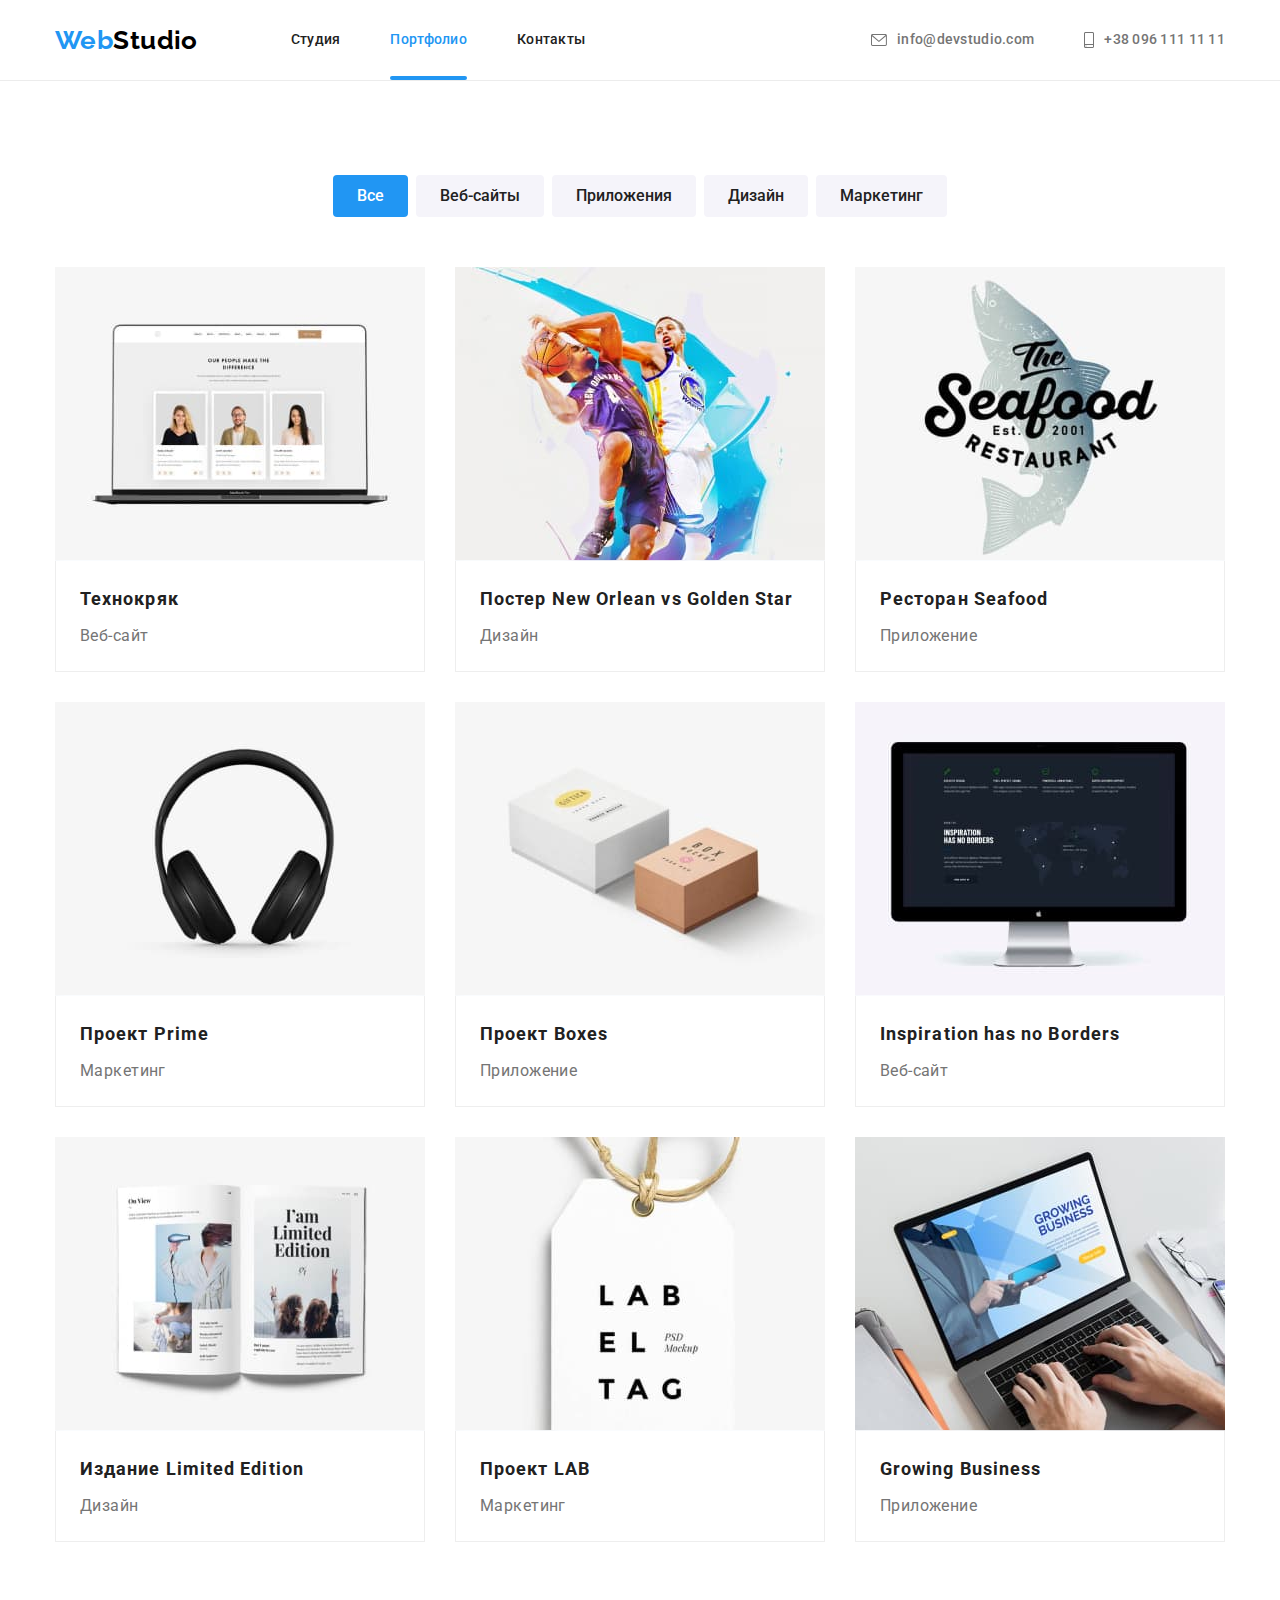
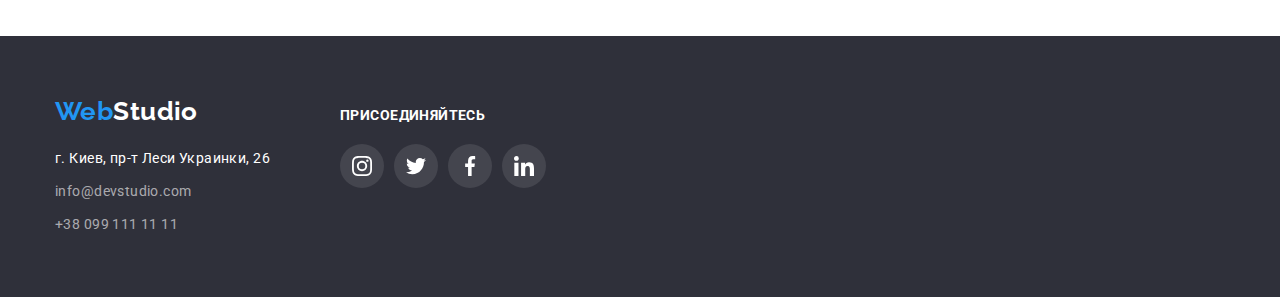
==== portfolio.html @ 48d64c73 "Initial commit" ====
<!DOCTYPE html>
<html lang="ru">
  <head>
    <meta charset="UTF-8" />
    <meta http-equiv="X-UA-Compatible" content="IE=edge" />
    <meta name="viewport" content="width=device-width, initial-scale=1.0" />
    <title>goit-markup-hw-01</title>
    <link rel="preconnect" href="https://fonts.googleapis.com" />
    <link rel="preconnect" href="https://fonts.gstatic.com" crossorigin />

    <!-- Fonts -->
    <link
      href="https://fonts.googleapis.com/css2?family=Raleway:wght@700&family=Roboto:wght@400;500;700&display=swap"
      rel="stylesheet"
    />

    <!-- Modern normalize styles -->
    <link
      rel="stylesheet"
      href="https://cdnjs.cloudflare.com/ajax/libs/modern-normalize/1.1.0/modern-normalize.min.css"
    />

    <!-- Custom styles -->
    <link rel="stylesheet" href="./css/styles.css" />
  </head>

  <body>
    <!--Section Header  -->

    <header class="header">
      <div class="container header-container">
        <nav class="header-nav">
          <a class="logo-header link" lang="en" href="./index.html"
            ><span class="logo-header-accent">Web</span>Studio</a
          >
          <ul class="header-pages-list list">
            <li class="header-list-item">
              <a class="header-link link" href="./index.html">Студия </a>
            </li>
            <li class="header-list-item">
              <a class="header-link current-link link" href="./portfolio.html"
                >Портфолио</a
              >
            </li>
            <li class="header-list-item">
              <a class="header-link link" href="">Контакты</a>
            </li>
          </ul>
        </nav>
        <ul class="header-contacts-list list">
          <li class="header-contacts-item">
            <a
              class="header-contacts-link link"
              href="mailto:info@devstudio.com"
            >
              <svg class="header-contacts-icon" width="16" height="12">
                <use href="./images/icons.svg#icon-envelope"></use>
              </svg>
              <span>info@devstudio.com</span>
            </a>
          </li>
          <li class="header-contacts-item">
            <a class="header-contacts-link link" href="tel:+380961111111">
              <svg class="header-contacts-icon" width="10" height="16">
                <use href="./images/icons.svg#icon-smartphone"></use>
              </svg>
              <span>+38 096 111 11 11</span>
            </a>
          </li>
        </ul>
      </div>
    </header>

    <!-- Section Unique  content -->

    <main>
      <!-- Examples of works -->

      <section class="section works-examples">
        <div class="container">
          <h1 class="visually-hidden">Примеры работ</h1>
          <ul class="list button-list">
            <li class="button-item">
              <button class="btn-wrk-exmpl active-btn" type="button">
                Все
              </button>
            </li>
            <li class="button-item">
              <button class="btn-wrk-exmpl" type="button">Веб-сайты</button>
            </li>
            <li class="button-item">
              <button class="btn-wrk-exmpl" type="button">Приложения</button>
            </li>
            <li class="button-item">
              <button class="btn-wrk-exmpl" type="button">Дизайн</button>
            </li>
            <li class="button-item">
              <button class="btn-wrk-exmpl" type="button">Маркетинг</button>
            </li>
          </ul>
          <ul class="list card-set works-examples-list">
            <li class="container-wrk-exmpl card-set-item">
              <a
                class="work-exmpl-link link"
                href=""
                target="_blank"
                rel="noopener noreferrer"
                aria-label="пример веб-сайта"
              >
                <div class="thumb-work-exmpl">
                  <img
                    src="./images/projects/project-1.jpg"
                    alt="Проект 1"
                    width="370"
                    height="294"
                  />
                  <div class="portfolio-overlay">
                    <p class="portfolio-desc">
                      Ресурс предлагает комплексные предложения с разным уровнем
                      функционала и сервисов. Все это позволит посетителю
                      получить исчерпывающие сведения о компании или частном
                      лице.
                    </p>
                  </div>
                </div>

                <div class="examples-text">
                  <h2 class="title-wrk-exmpl">Технокряк</h2>
                  <p class="desc-wrk-exmpl">Веб-сайт</p>
                </div>
              </a>
            </li>
            <li class="container-wrk-exmpl card-set-item">
              <a
                class="work-exmpl-link link"
                href=""
                target="_blank"
                rel="noopener noreferrer"
                aria-label="пример дизайна"
              >
                <div class="thumb-work-exmpl">
                  <img
                    src="./images/projects/project-2.jpg"
                    alt="Проект 2"
                    width="370"
                    height="294"
                  />
                  <div class="portfolio-overlay">
                    <p class="portfolio-desc">
                      Ресурс предлагает комплексные предложения с разным уровнем
                      функционала и сервисов. Все это позволит посетителю
                      получить исчерпывающие сведения о компании или частном
                      лице.
                    </p>
                  </div>
                </div>
                <div class="examples-text">
                  <h2 class="title-wrk-exmpl">
                    Постер <span lang="en">New Orlean vs Golden Star</span>
                  </h2>
                  <p class="desc-wrk-exmpl">Дизайн</p>
                </div>
              </a>
            </li>
            <li class="container-wrk-exmpl card-set-item">
              <a
                class="work-exmpl-link link"
                href=""
                target="_blank"
                rel="noopener noreferrer"
                aria-label="пример приложения"
              >
                <div class="thumb-work-exmpl">
                  <img
                    src="./images/projects/project-3.jpg"
                    alt="Проект 3"
                    width="370"
                    height="294"
                  />
                  <div class="portfolio-overlay">
                    <p class="portfolio-desc">
                      Ресурс предлагает комплексные предложения с разным уровнем
                      функционала и сервисов. Все это позволит посетителю
                      получить исчерпывающие сведения о компании или частном
                      лице.
                    </p>
                  </div>
                </div>
                <div class="examples-text">
                  <h2 class="title-wrk-exmpl">
                    Ресторан <span lang="en">Seafood</span>
                  </h2>
                  <p class="desc-wrk-exmpl">Приложение</p>
                </div>
              </a>
            </li>
            <li class="container-wrk-exmpl card-set-item">
              <a
                class="work-exmpl-link link"
                href=""
                target="_blank"
                rel="noopener noreferrer"
                aria-label="пример маркетинга"
              >
                <div class="thumb-work-exmpl">
                  <img
                    src="./images/projects/project-4.jpg"
                    alt="Проект 4"
                    width="370"
                    height="294"
                  />
                  <div class="portfolio-overlay">
                    <p class="portfolio-desc">
                      Ресурс предлагает комплексные предложения с разным уровнем
                      функционала и сервисов. Все это позволит посетителю
                      получить исчерпывающие сведения о компании или частном
                      лице.
                    </p>
                  </div>
                </div>

                <div class="examples-text">
                  <h2 class="title-wrk-exmpl">
                    Проект <span lang="en">Prime</span>
                  </h2>
                  <p class="desc-wrk-exmpl">Маркетинг</p>
                </div>
              </a>
            </li>
            <li class="container-wrk-exmpl card-set-item">
              <a
                class="work-exmpl-link link"
                href=""
                target="_blank"
                rel="noopener noreferrer"
                aria-label="пример приложения"
              >
                <div class="thumb-work-exmpl">
                  <img
                    src="./images/projects/project-5.jpg"
                    alt="Проект 5"
                    width="370"
                    height="294"
                  />
                  <div class="portfolio-overlay">
                    <p class="portfolio-desc">
                      Ресурс предлагает комплексные предложения с разным уровнем
                      функционала и сервисов. Все это позволит посетителю
                      получить исчерпывающие сведения о компании или частном
                      лице.
                    </p>
                  </div>
                </div>

                <div class="examples-text">
                  <h2 class="title-wrk-exmpl">
                    Проект <span lang="en">Boxes</span>
                  </h2>
                  <p class="desc-wrk-exmpl">Приложение</p>
                </div>
              </a>
            </li>
            <li class="container-wrk-exmpl card-set-item">
              <a
                class="work-exmpl-link link"
                href=""
                target="_blank"
                rel="noopener noreferrer"
                aria-label="пример веб-сайта"
              >
                <div class="thumb-work-exmpl">
                  <img
                    src="./images/projects/project-6.jpg"
                    alt="Проект 6 "
                    width="370"
                    height="294"
                  />
                  <div class="portfolio-overlay">
                    <p class="portfolio-desc">
                      Ресурс предлагает комплексные предложения с разным уровнем
                      функционала и сервисов. Все это позволит посетителю
                      получить исчерпывающие сведения о компании или частном
                      лице.
                    </p>
                  </div>
                </div>

                <div class="examples-text">
                  <h2 class="title-wrk-exmpl" lang="en">
                    Inspiration has no Borders
                  </h2>
                  <p class="desc-wrk-exmpl">Веб-сайт</p>
                </div>
              </a>
            </li>
            <li class="container-wrk-exmpl card-set-item">
              <a
                class="work-exmpl-link link"
                href=""
                target="_blank"
                rel="noopener noreferrer"
                aria-label="пример дизайна"
              >
                <div class="thumb-work-exmpl">
                  <img
                    src="./images/projects/project-7.jpg"
                    alt="Проект 7"
                    width="370"
                    height="294"
                  />
                  <div class="portfolio-overlay">
                    <p class="portfolio-desc">
                      Ресурс предлагает комплексные предложения с разным уровнем
                      функционала и сервисов. Все это позволит посетителю
                      получить исчерпывающие сведения о компании или частном
                      лице.
                    </p>
                  </div>
                </div>
                <div class="examples-text">
                  <h2 class="title-wrk-exmpl">
                    Издание <span lang="en">Limited Edition</span>
                  </h2>
                  <p class="desc-wrk-exmpl">Дизайн</p>
                </div>
              </a>
            </li>
            <li class="container-wrk-exmpl card-set-item">
              <a
                class="work-exmpl-link link"
                href=""
                target="_blank"
                rel="noopener noreferrer"
                aria-label="пример маркетинга"
              >
                <div class="thumb-work-exmpl">
                  <img
                    src="./images/projects/project-8.jpg"
                    alt="Проект 8"
                    width="370"
                    height="294"
                  />
                  <div class="portfolio-overlay">
                    <p class="portfolio-desc">
                      Ресурс предлагает комплексные предложения с разным уровнем
                      функционала и сервисов. Все это позволит посетителю
                      получить исчерпывающие сведения о компании или частном
                      лице.
                    </p>
                  </div>
                </div>
                <div class="examples-text">
                  <h2 class="title-wrk-exmpl">
                    Проект <span lang="en">LAB</span>
                  </h2>
                  <p class="desc-wrk-exmpl">Маркетинг</p>
                </div>
              </a>
            </li>
            <li class="container-wrk-exmpl card-set-item">
              <a
                class="work-exmpl-link link"
                href=""
                target="_blank"
                rel="noopener noreferrer"
                aria-label="пример приложения"
              >
                <div class="thumb-work-exmpl">
                  <img
                    src="./images/projects/project-9.jpg"
                    alt="Проект 9"
                    width="370"
                    height="294"
                  />
                  <div class="portfolio-overlay">
                    <p class="portfolio-desc">
                      Ресурс предлагает комплексные предложения с разным уровнем
                      функционала и сервисов. Все это позволит посетителю
                      получить исчерпывающие сведения о компании или частном
                      лице.
                    </p>
                  </div>
                </div>
                <div class="examples-text">
                  <h2 class="title-wrk-exmpl" lang="en">Growing Business</h2>
                  <p class="desc-wrk-exmpl">Приложение</p>
                </div>
              </a>
            </li>
          </ul>
        </div>
      </section>
    </main>

    <!-- Section Footer -->

    <footer class="footer">
      <div class="container">
        <div class="footer-group">
          <div class="fotter-contacts">
            <a class="logo-footer link" lang="en" href="./index.html"
              ><span class="logo-footer-accent">Web</span>Studio</a
            >
            <address class="address container-address">
              <ul class="list">
                <li class="footer-list-item">
                  <a
                    class="address-link link"
                    href="https://goo.gl/maps/PPFv1zaZSDfDvedT9"
                    target="_blank"
                    rel="noopener noreferrer"
                  >
                    г. Киев, пр-т Леси Украинки, 26</a
                  >
                </li>
                <li class="footer-list-item">
                  <a
                    class="footer-contacts link"
                    href="mailto:info@devstudio.com"
                    >info@devstudio.com</a
                  >
                </li>
                <li class="footer-list-item">
                  <a class="footer-contacts link" href="tel:+380991111111"
                    >+38 099 111 11 11</a
                  >
                </li>
              </ul>
            </address>
          </div>
          <div class="footer-social-media">
            <strong class="footer-text">Присоединяйтесь</strong>
            <ul class="social-media-list list">
              <li class="social-media-item">
                <a
                  class="footer-link link"
                  href=""
                  target="_blank"
                  rel="noopener noreferrer"
                  aria-label="instagram"
                >
                  <svg class="footer-media-icon" width="20" height="20">
                    <use href="./images/icons.svg#icon-instagram"></use>
                  </svg>
                </a>
              </li>
              <li class="social-media-item">
                <a
                  class="footer-link link"
                  href=""
                  target="_blank"
                  rel="noopener noreferrer"
                  aria-label="twitter"
                >
                  <svg class="footer-media-icon" width="20" height="20">
                    <use href="./images/icons.svg#icon-twitter"></use>
                  </svg>
                </a>
              </li>
              <li class="social-media-item">
                <a
                  class="footer-link link"
                  href=""
                  target="_blank"
                  rel="noopener noreferrer"
                  aria-label="facebook"
                >
                  <svg class="footer-media-icon" width="20" height="20">
                    <use href="./images/icons.svg#icon-facebook"></use>
                  </svg>
                </a>
              </li>
              <li class="social-media-item">
                <a
                  class="footer-link link"
                  href=""
                  target="_blank"
                  rel="noopener noreferrer"
                  aria-label="linkedin"
                >
                  <svg class="footer-media-icon" width="20" height="20">
                    <use href="./images/icons.svg#icon-linkedin"></use>
                  </svg>
                </a>
              </li>
            </ul>
          </div>
        </div>
      </div>
    </footer>
  </body>
</html>
---- css/styles.css ----
:root {
  /* fonts */
  --main-font: "Roboto";
  --secondary-font: "Raleway";

  /* text colors */
  --main-txt-cl: #757575;
  --secondary-txt-cl: #212121;
  --dark-txt-cl: #000000;
  --white-txt-cl: #ffffff;
  --accent-txt-cl: #2196f3;

  /* bg colors */
  --main-bg-cl: #ffffff;
  --grey-bg-cl: #f5f4fa;
  --dark-bg-cl: #2f303a;
  --btn-cl: #2196f3;
  --btn-active-cl: #188ce8;

  /* others */
  --items: 4;
  --indent: 30px;

  --anim: 250ms cubic-bezier(0.4, 0, 0.2, 1);
}

/* body */
body {
  font-family: var(--main-font), sans-serif;
  font-size: 14px;
  line-height: 1.71;
  color: var(--main-txt-cl);
  letter-spacing: 0.03em;

  background-color: var(--main-bg-cl);
}

/* reset */

h1,
h2,
h3,
h4,
p {
  margin: 0;
}

img {
  display: block;
  max-width: 100%;
  height: auto;
}

/* utilitas */

.no-scroll {
  overflow: hidden;
}

.container {
  width: 1200px;
  padding-left: 15px;
  padding-right: 15px;
  margin-left: auto;
  margin-right: auto;
}

.section {
  padding-top: 94px;
  padding-bottom: 94px;
}

.link {
  text-decoration: none;
}

.list {
  list-style: none;
  margin: 0;
  padding: 0;
}

.current-link {
  position: relative;

  color: var(--accent-txt-cl);
  display: flex;
  align-items: center;
}

.current-link::after {
  content: "";

  position: absolute;
  bottom: 0;
  left: 0;

  width: 100%;
  height: 4px;

  display: inline-block;

  background-color: var(--btn-cl);

  border-radius: 2px;
}

.section-title {
  margin-bottom: 50px;
  font-size: 36px;
  line-height: 1.17;
  text-align: center;
  color: var(--secondary-txt-cl);
}

.visually-hidden {
  position: absolute;
  width: 1px;
  height: 1px;
  margin: -1px;
  border: 0;
  padding: 0;

  white-space: nowrap;
  clip-path: inset(100%);
  clip: rect(0 0 0 0);
  overflow: hidden;
}

.card-set {
  display: flex;
  flex-wrap: wrap;
  margin: calc(-1 * var(--indent) / 2);
}

.card-set-item {
  flex-basis: calc((100% - var(--indent) * var(--items)) / var(--items));
  margin: calc(var(--indent) / 2);
}

.features-iconfill {
  display: flex;
  align-items: center;
  justify-content: center;
  margin-bottom: 30px;

  width: 270px;
  height: 120px;

  background-color: #f5f4fa;
  border-radius: 4px;
}

/*  common header*/
.header {
  border-bottom: 1px solid #ececec;
}

.header-container {
  display: flex;
  align-items: center;
}

.header-nav {
  display: flex;
  align-items: center;
}

.header-pages-list {
  display: flex;
  margin-left: 93px;
}

.header-contacts-list {
  display: flex;
  align-items: center;
  margin-left: auto;
}

.header-list-item {
  margin-right: 50px;
}
.header-list-item:last-child {
  margin-right: 0;
}

.logo-header {
  font-family: var(--secondary-font), sans-serif;
  font-weight: 700;
  font-size: 26px;
  line-height: 1.19;
  color: var(--dark-txt-cl);
}

.logo-header-accent {
  color: var(--accent-txt-cl);
}

.header-link {
  display: block;
  padding-top: 32px;
  padding-bottom: 32px;

  font-weight: 500;
  line-height: 1.14;
  letter-spacing: 0.02em;
  color: var(--secondary-txt-cl);

  transition: color var(--anim);
}

.header-link:hover,
.header-link:focus {
  color: var(--accent-txt-cl);
}

.header-contacts-item:not(:last-child) {
  margin-right: 50px;
}

.header-contacts-link {
  display: flex;
  align-items: center;
  padding-top: 32px;
  padding-bottom: 32px;

  font-weight: 500;
  line-height: 1.14;
  letter-spacing: 0.02em;
  color: var(--main-txt-cl);

  fill: #757575;

  transition: color var(--anim), fill var(--anim);
}

.header-contacts-link:hover,
.header-contacts-link:focus {
  color: var(--accent-txt-cl);

  fill: var(--accent-txt-cl);
}

.header-contacts-icon {
  margin-right: 10px;
}
.current-link {
  color: var(--accent-txt-cl);
}

/* common footer */

.footer {
  padding: 60px 0px;

  background-color: #2f303a;
}

.footer-list-item:not(:last-child) {
  margin-bottom: 9px;
}

.logo-footer {
  display: inline-block;
  margin-bottom: 20px;

  font-family: var(--secondary-font), sans-serif;
  font-weight: 700;
  font-size: 26px;
  line-height: 1.19;
  color: var(--white-txt-cl);
}

.logo-footer-accent {
  color: var(--accent-txt-cl);
}

.address {
  font-style: normal;
}

.address-link {
  color: var(--white-txt-cl);
}

.footer-contacts {
  color: rgba(255, 255, 255, 0.6);
  transition: color var(--anim);
}

.footer-contacts:hover,
.footer-contacts:focus {
  color: var(--accent-txt-cl);
}

.social-media-list {
  display: flex;
  justify-content: center;
}

.social-media-item:not(:last-child) {
  margin-right: 10px;
}
.footer-link {
  display: flex;
  align-items: center;
  justify-content: center;
  width: 44px;
  height: 44px;

  color: #ffffff;

  background-color: rgba(255, 255, 255, 0.1);
  border-radius: 50%;
  /* outline: 2px solid red; */

  transition: background-color var(--anim);
}

.footer-link:hover,
.footer-link:focus {
  background-color: var(--btn-cl);
}

.footer-media-icon {
  width: 20px;
  height: 20px;

  fill: currentColor;
}

.footer-social-media {
  margin-left: 70px;
}

.footer-text {
  display: block;
  font-weight: 700;
  line-height: 1.14;
  text-transform: uppercase;

  margin-bottom: 20px;
  color: var(--main-bg-cl);
}

.footer-group {
  display: flex;
  align-items: baseline;
}

/* index.html */

/*  section hero*/
.hero {
  padding-top: 200px;
  padding-bottom: 200px;

  max-width: 1600px;
  margin-left: auto;
  margin-right: auto;

  background-color: var(--dark-bg-cl);

  background-image: linear-gradient(
      to right,
      rgba(47, 48, 58, 0.4),
      rgba(47, 48, 58, 0.4)
    ),
    url(../images/hero-bg-img/hero-bg-img.png);
  background-repeat: no-repeat;
  background-position: center;
  background-size: cover;
}

.hero-container .hero-title {
  width: 696px;
  margin-left: auto;
  margin-right: auto;
  margin-bottom: 30px;

  font-weight: 900;
  font-size: 44px;
  line-height: 1.36;
  text-align: center;
  letter-spacing: 0.06em;
  text-transform: uppercase;
  color: var(--white-txt-cl);
}

.hero-btn {
  display: inline-block;
  padding: 10px 32px;
  margin-right: auto;
  margin-left: auto;
  min-width: 200px;

  font-family: inherit;
  font-weight: 700;
  font-size: 16px;
  line-height: 1.88;
  display: flex;
  align-items: center;
  text-align: center;
  letter-spacing: 0.06em;
  color: var(--white-txt-cl);

  border-radius: 4px;
  box-shadow: 0px 4px 4px rgba(0, 0, 0, 0.15);
  border: transparent;
  background-color: var(--btn-cl);

  cursor: pointer;

  transition: background-color var(--anim);
}

.hero-btn:hover,
.hero-btn:focus {
  background-color: var(--btn-active-cl);
}

/* modal window*/
.backdrop {
  position: fixed;
  top: 0;
  left: 0;

  z-index: 1000;

  width: 100%;
  height: 100%;

  background-color: rgba(0, 0, 0, 0.2);

  opacity: 1;
  visibility: visible;
  pointer-events: initial;

  transition: opacity var(--anim), visibility var(--anim);
}

.backdrop.is-hidden {
  opacity: 0;
  visibility: hidden;
  pointer-events: none;
}

.backdrop.is-hidden .modal {
  transform: translate(-50%, -50%) scale(0.75);
}

.modal {
  position: absolute;

  top: 50%;
  left: 50%;

  transform: translate(-50%, -50%) scale(1);

  min-width: 528px;
  min-height: 581px;

  background-color: #ffffff;

  box-shadow: 0px 1px 3px rgba(0, 0, 0, 0.12), 0px 1px 1px rgba(0, 0, 0, 0.14),
    0px 2px 1px rgba(0, 0, 0, 0.2);

  border-radius: 4px;

  transition: transform var(--anim);
}

.modal-close-btn {
  position: absolute;
  top: 0;
  right: 0;

  transform: translate(-25%, 25%);

  display: flex;
  align-items: center;
  justify-content: center;

  padding: 0;
  width: 30px;
  height: 30px;

  background-color: var(--main-bg-cl);

  border-radius: 50%;

  border: 1px solid rgba(0, 0, 0, 0.1);

  cursor: pointer;
}

/* section features */

.features-title {
  margin-bottom: 10px;
  font-size: 14px;
  text-transform: uppercase;
  line-height: 1.14;
  color: var(--secondary-txt-cl);
}

/* section about */
.about {
  padding-top: 0;
}
.about-list {
  --items: 3;
}

.about-title {
  margin-bottom: 50px;
}

.about-wrapper {
  position: relative;
}

.about-img {
  display: block;
}

.about-desc {
  position: absolute;
  bottom: 0;

  width: 100%;
  height: 70px;

  display: flex;
  justify-content: center;
  align-items: center;

  font-weight: 700;
  line-height: 1.14;
  text-align: center;
  text-transform: uppercase;

  color: var(--white-txt-cl);

  background-color: rgba(47, 48, 58, 0.8);
}
/* section team */
.team {
  background-color: var(--grey-bg-cl);
}

.team-member-card {
  border-radius: 0px 0px 4px 4px;
  box-shadow: 0px 1px 3px rgba(0, 0, 0, 0.12), 0px 1px 1px rgba(0, 0, 0, 0.14),
    0px 2px 1px rgba(0, 0, 0, 0.2);

  background-color: var(--main-bg-cl);
}

.card-team {
  padding: 30px 0px;
}

.team-member-title {
  margin-bottom: 10px;

  font-weight: 500;
  font-size: 16px;
  line-height: 1.19;
  text-align: center;
  color: var(--secondary-txt-cl);
}

.team-member-position {
  margin-bottom: 16px;

  font-size: 16px;
  line-height: 1.19;
  text-align: center;
  color: var(--main-txt-cl);
}

.social-media-list {
  display: flex;
  justify-content: center;
}

.social-media-item:not(:last-child) {
  margin-right: 10px;
}

.social-media-link {
  display: flex;
  align-items: center;
  justify-content: center;
  width: 44px;
  height: 44px;

  color: #afb1b8;

  background-color: #ffffff;
  border-radius: 50%;
  /* outline: 2px solid red; */

  transition: background-color var(--anim), color var(--anim);
}

.social-media-link:hover,
.social-media-link:focus {
  color: #ffffff;
  background-color: var(--btn-cl);
}

.social-media-icon {
  width: 20px;
  height: 20px;

  fill: currentColor;
}

/* section clients */

.clients-group {
  display: flex;
  justify-content: center;
  gap: 30px;
}

.clients-iconfill {
  width: 170px;
  height: 92px;
}

.clients-link {
  display: flex;
  justify-content: center;
  align-items: center;

  width: 100%;
  height: 100%;

  color: #afb1b8;

  border: 1px solid #afb1b8;
  border-radius: 4px;

  transition: color var(--anim), border var(--anim);
}

.clients-link:hover,
.clients-link:focus {
  color: var(--accent-txt-cl);
  border: 1px solid #2196f3;
}

.clients-icon {
  fill: currentColor;
}

/* portfolio.html */

/* work examples */

.button-list {
  display: flex;
  justify-content: center;

  margin-bottom: 50px;
}

.button-item:not(:last-child) {
  margin-right: 8px;
}

.works-examples-list {
  --items: 3;
}

.btn-wrk-exmpl {
  padding: 6px 22px;

  font-family: inherit;
  font-weight: 500;
  font-size: 16px;
  line-height: 1.62;
  text-align: center;
  color: var(--secondary-txt-cl);

  border-radius: 4px;
  border-color: transparent;

  background-color: var(--grey-bg-cl);

  cursor: pointer;

  transition: color var(--anim), background-color var(--anim),
    box-shadow var(--anim);
}

.btn-wrk-exmpl:hover,
.btn-wrk-exmpl:focus {
  color: var(--white-txt-cl);
  background-color: var(--btn-cl);
  box-shadow: 0px 3px 1px rgba(0, 0, 0, 0.1), 0px 1px 2px rgba(0, 0, 0, 0.08),
    0px 2px 2px rgba(0, 0, 0, 0.12);
}

.active-btn {
  color: var(--white-txt-cl);
  background-color: var(--btn-cl);
}

.container-wrk-exmpl {
  background-color: var(--main-bg-cl);

  cursor: pointer;
}

.work-exmpl-link {
  display: block;

  transition: transform var(--anim), box-shadow var(--anim);
}

.work-exmpl-link:hover .portfolio-overlay,
.work-exmpl-link:focus .portfolio-overlay {
  transform: translateY(0);
}

.work-exmpl-link:hover,
.work-exmpl-link:focus {
  box-shadow: 0px 1px 1px rgba(0, 0, 0, 0.12), 0px 4px 4px rgba(0, 0, 0, 0.06),
    1px 4px 6px rgba(0, 0, 0, 0.16);
}

.thumb-work-exmpl {
  position: relative;
  overflow: hidden;
}

.examples-text {
  padding: 20px 24px;

  border: 1px solid #eeeeee;
  border-top: 0px;
}

.title-wrk-exmpl {
  margin-bottom: 4px;

  font-size: 18px;
  line-height: 2;
  letter-spacing: 0.06em;
  color: var(--secondary-txt-cl);
}

.desc-wrk-exmpl {
  font-size: 16px;
  line-height: 1.88;
  color: var(--main-txt-cl);
}

.portfolio-overlay {
  position: absolute;
  top: 0;
  left: 0;

  display: flex;
  align-items: center;
  justify-content: center;
  padding: 63px 24px;

  transform: translateY(100%);
  backdrop-filter: blur(5px);
  background-color: rgba(33, 150, 243, 0.9);

  transition: transform 250ms cubic-bezier(0.4, 0, 0.2, 1);

  width: 100%;
  height: 100%;
}

.portfolio-desc {
  font-size: 18px;
  line-height: 1.56;
  color: var(--white-txt-cl);
}
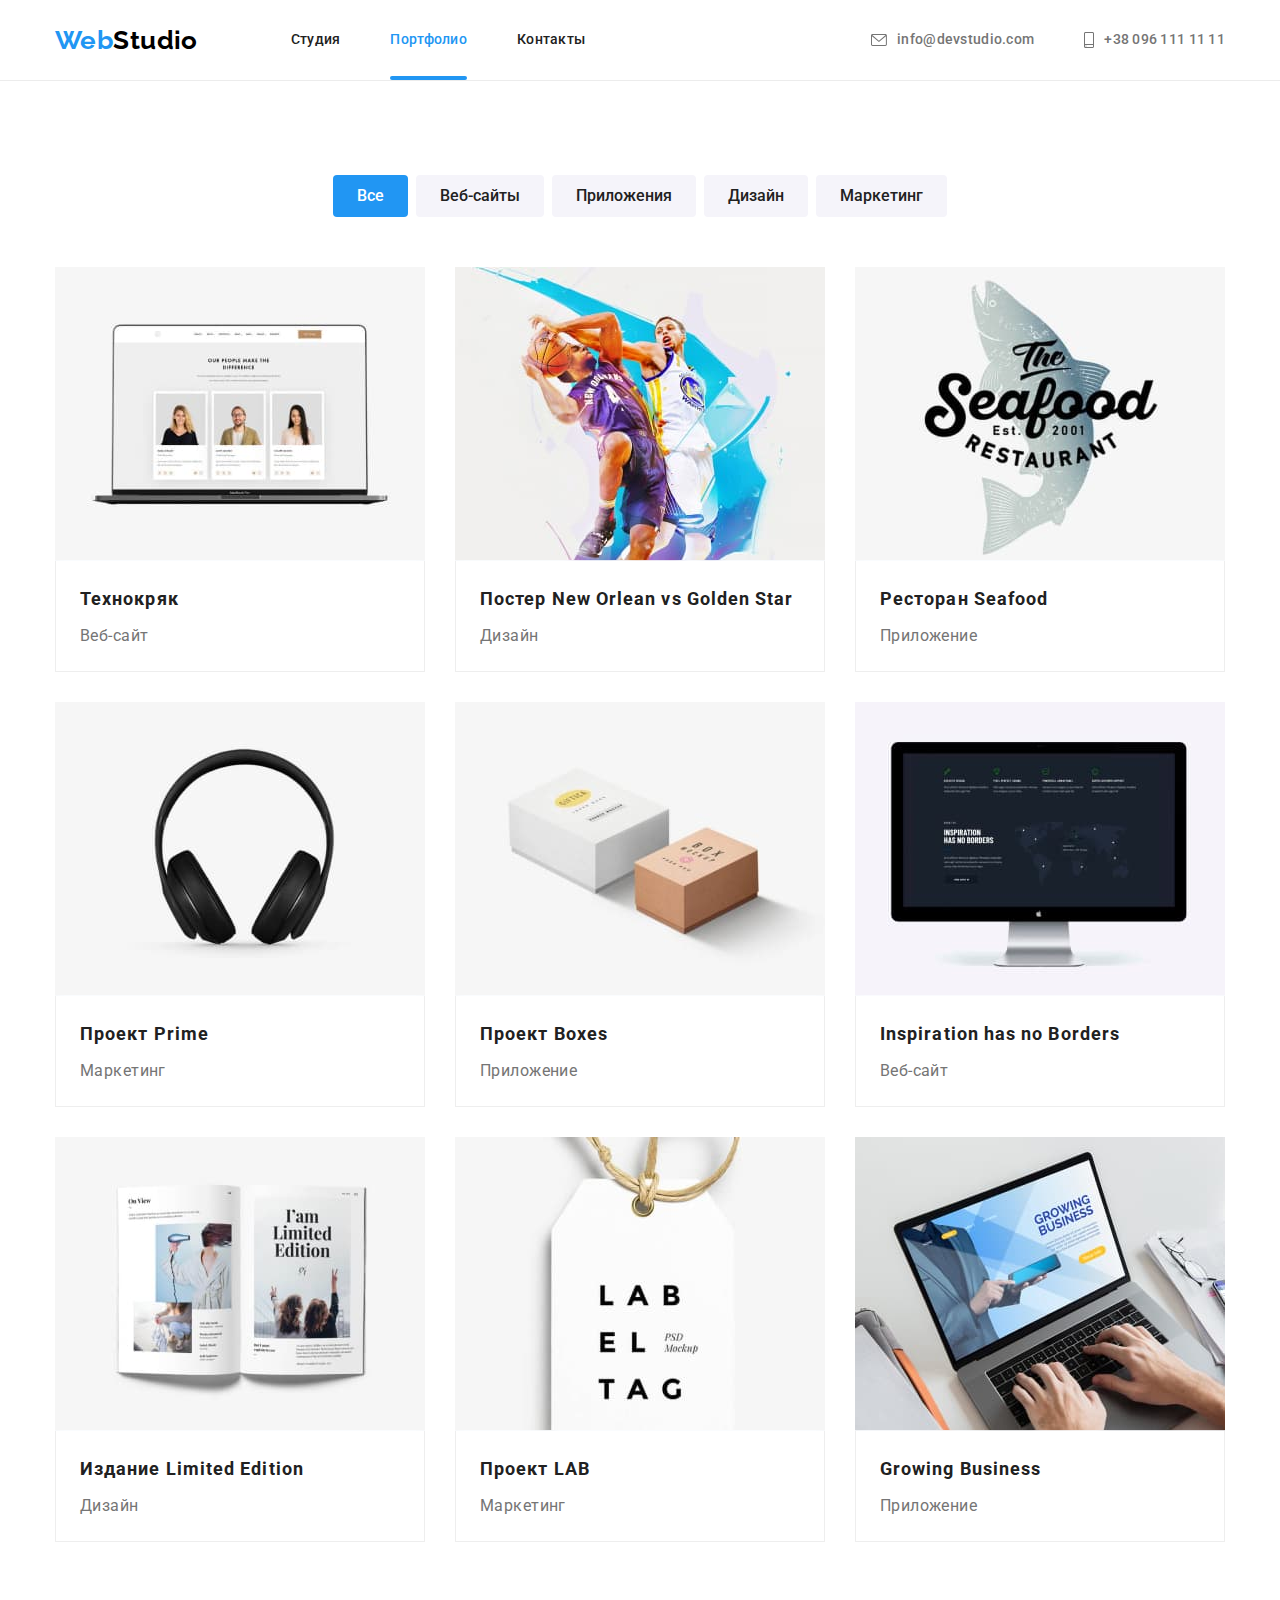
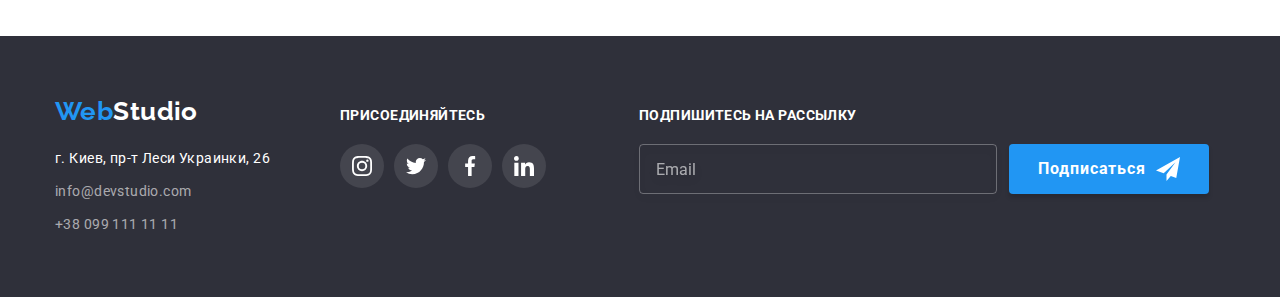
==== commit ef72a92f: "finish code" ====
--- a/portfolio.html
+++ b/portfolio.html
@@ -485,6 +485,26 @@
               </li>
             </ul>
           </div>
+          <div class="footer-form-group">
+            <strong class="footer-form-text">Подпишитесь на рассылку</strong>
+            <form class="footer-form">
+              <label>
+                <input
+                  type="email"
+                  name="email-subscribe"
+                  class="footer-form-email"
+                  placeholder="Email"
+                />
+              </label>
+
+              <button type="submit" class="footer-form-btn">
+                <span>Подписаться</span>
+                <svg class="features-icon" width="24" height="24">
+                  <use href="./images/icons.svg#icon-footer"></use>
+                </svg>
+              </button>
+            </form>
+          </div>
         </div>
       </div>
     </footer>
--- a/css/styles.css
+++ b/css/styles.css
@@ -346,6 +346,88 @@
 .footer-group {
   display: flex;
   align-items: baseline;
+}
+
+.footer-form-text {
+  display: inline-block;
+
+  margin-bottom: 20px;
+
+  line-height: 1.14;
+  text-transform: uppercase;
+
+  color: var(--white-txt-cl);
+}
+
+.footer-form-email {
+  width: 358px;
+  height: 50px;
+
+  padding: 15px 16px;
+
+  background-color: transparent;
+  outline: transparent;
+
+  border: 1px solid rgba(255, 255, 255, 0.3);
+  filter: drop-shadow(0px 4px 4px rgba(0, 0, 0, 0.15));
+  border-radius: 4px;
+
+  font-size: 16px;
+  line-height: 1.25;
+
+  display: flex;
+  align-items: center;
+
+  color: var(--white-txt-cl);
+
+  cursor: pointer;
+}
+
+.footer-form-email::placeholder {
+  font-size: 16px;
+  line-height: 1.25;
+
+  display: flex;
+  align-items: center;
+
+  color: rgba(255, 255, 255, 0.6);
+}
+
+.footer-form {
+  display: flex;
+  justify-content: center;
+  align-items: center;
+
+  gap: 12px;
+}
+
+.footer-form-btn {
+  display: flex;
+  justify-content: center;
+  align-items: center;
+  gap: 10px;
+
+  min-width: 200px;
+  min-height: 50px;
+
+  font-family: inherit;
+  font-weight: 700;
+  font-size: 16px;
+  line-height: 1.88;
+  letter-spacing: 0.06em;
+
+  color: var(--white-txt-cl);
+
+  border-radius: 4px;
+  box-shadow: 0px 4px 4px rgba(0, 0, 0, 0.15);
+  border: transparent;
+  background-color: var(--btn-cl);
+
+  cursor: pointer;
+}
+
+.footer-form-group {
+  margin-left: 93px;
 }
 
 /* index.html */
@@ -451,14 +533,16 @@
 
 .modal {
   position: absolute;
+  padding-top: 40px;
+  padding-bottom: 40px;
 
   top: 50%;
   left: 50%;
 
   transform: translate(-50%, -50%) scale(1);
 
-  min-width: 528px;
-  min-height: 581px;
+  width: 528px;
+  height: 581px;
 
   background-color: #ffffff;
 
@@ -485,6 +569,8 @@
   width: 30px;
   height: 30px;
 
+  fill: #000000;
+
   background-color: var(--main-bg-cl);
 
   border-radius: 50%;
@@ -492,6 +578,215 @@
   border: 1px solid rgba(0, 0, 0, 0.1);
 
   cursor: pointer;
+}
+
+.modal-close-btn:hover,
+.modal-close-btn:focus {
+  fill: var(--btn-cl);
+}
+
+.contact-form-icon {
+  position: absolute;
+  top: 11px;
+  bottom: 11px;
+  left: 12px;
+  right: 12px;
+  transform: translateY(140%);
+
+  transition: fill var(--anim);
+}
+
+.contact-form-input:focus + .contact-form-icon {
+  fill: var(--btn-cl);
+}
+
+.modal-text {
+  display: block;
+  padding-left: 40px;
+  padding-right: 40px;
+
+  margin-bottom: 12px;
+
+  font-weight: 700;
+  font-size: 20px;
+  line-height: 1.15;
+  text-align: center;
+
+  color: var(--secondary-txt-cl);
+}
+
+.contact-form {
+  display: flex;
+  flex-direction: column;
+
+  margin-right: 40px;
+  margin-left: 40px;
+  width: 448px;
+}
+
+.contact-form-wrapper {
+  width: 100%;
+  height: 342px;
+}
+
+.text-wrapper {
+  margin-bottom: 12px;
+}
+
+.contact-form {
+  display: inline-block;
+}
+.contact-form-group {
+  position: relative;
+
+  gap: 10px;
+}
+
+.contact-form-input {
+  width: 100%;
+  height: 40px;
+  padding-right: 5px;
+  padding-left: 42px;
+  margin-top: 4px;
+  background-color: transparent;
+  outline: transparent;
+
+  color: var(--secondary-txt-cl);
+
+  border: 1px solid rgba(33, 33, 33, 0.2);
+  border-radius: 4px;
+
+  transition: border-color var(--anim);
+}
+
+.contact-form-input:hover,
+.contact-form-input:focus {
+  border-color: var(--btn-cl);
+
+  cursor: pointer;
+}
+
+.contact-form-comments {
+  display: flex;
+  flex-direction: column;
+  margin-bottom: 20px;
+  margin-top: 10px;
+}
+
+.contact-form-textarea {
+  margin-top: 4px;
+
+  background-color: transparent;
+  outline: transparent;
+
+  border: 1px solid rgba(33, 33, 33, 0.2);
+  border-radius: 4px;
+
+  cursor: pointer;
+
+  transition: border-color var(--anim);
+}
+
+.contact-form-textarea {
+  display: inline-block;
+  resize: none;
+  width: 100%;
+  height: 120px;
+  padding: 12px 16px;
+}
+
+.contact-form-textarea::placeholder {
+  font-size: 14px;
+  line-height: 1.17;
+  letter-spacing: 0.01em;
+
+  color: rgba(117, 117, 117, 0.5);
+
+  transition: border-color var(--anim);
+}
+
+.contact-form-textarea:hover,
+.contact-form-textarea:focus {
+  border-color: var(--btn-cl);
+}
+
+.contact-form-label {
+  font-size: 12px;
+  line-height: 1.17;
+  letter-spacing: 0.01em;
+}
+
+.form-checkbox {
+  display: flex;
+  justify-content: center;
+  align-items: center;
+  gap: 8px;
+  margin-top: 20px;
+  margin-bottom: 30px;
+}
+
+.form-checkbox-icon {
+  display: flex;
+  align-items: center;
+  justify-content: center;
+
+  fill: var(--main-bg-cl);
+  border: 2px solid #212121;
+  border-radius: 2px;
+
+  transition: fill var(--anim), background-color var(--anim), border var(--anim);
+}
+
+.form-checkbox-input:checked + .form-checkbox-icon {
+  fill: var(--main-bg-cl);
+  background-color: var(--btn-cl);
+  border: var(--btn-cl);
+}
+
+.form-checkbox-input:focus + .form-checkbox-icon {
+  fill: var(--main-bg-cl);
+  background-color: var(--btn-cl);
+  border: var(--btn-cl);
+}
+
+.form-checkbox-agreement {
+  user-select: none;
+}
+
+.form-checkbox-agreement-link {
+  text-decoration-line: underline;
+
+  color: var(--accent-txt-cl);
+}
+
+.form-btn {
+  display: block;
+  padding: 10px 55px;
+  margin-right: auto;
+  margin-left: auto;
+  min-width: 200px;
+
+  font-family: inherit;
+  font-weight: 700;
+  font-size: 16px;
+  line-height: 1.88;
+  letter-spacing: 0.06em;
+
+  color: var(--white-txt-cl);
+
+  border-radius: 4px;
+  box-shadow: 0px 4px 4px rgba(0, 0, 0, 0.15);
+  border: transparent;
+  background-color: var(--btn-cl);
+
+  cursor: pointer;
+
+  transition: background-color var(--anim);
+}
+
+.form-btn:hover,
+.form-btn:focus {
+  background-color: var(--btn-active-cl);
 }
 
 /* section features */
